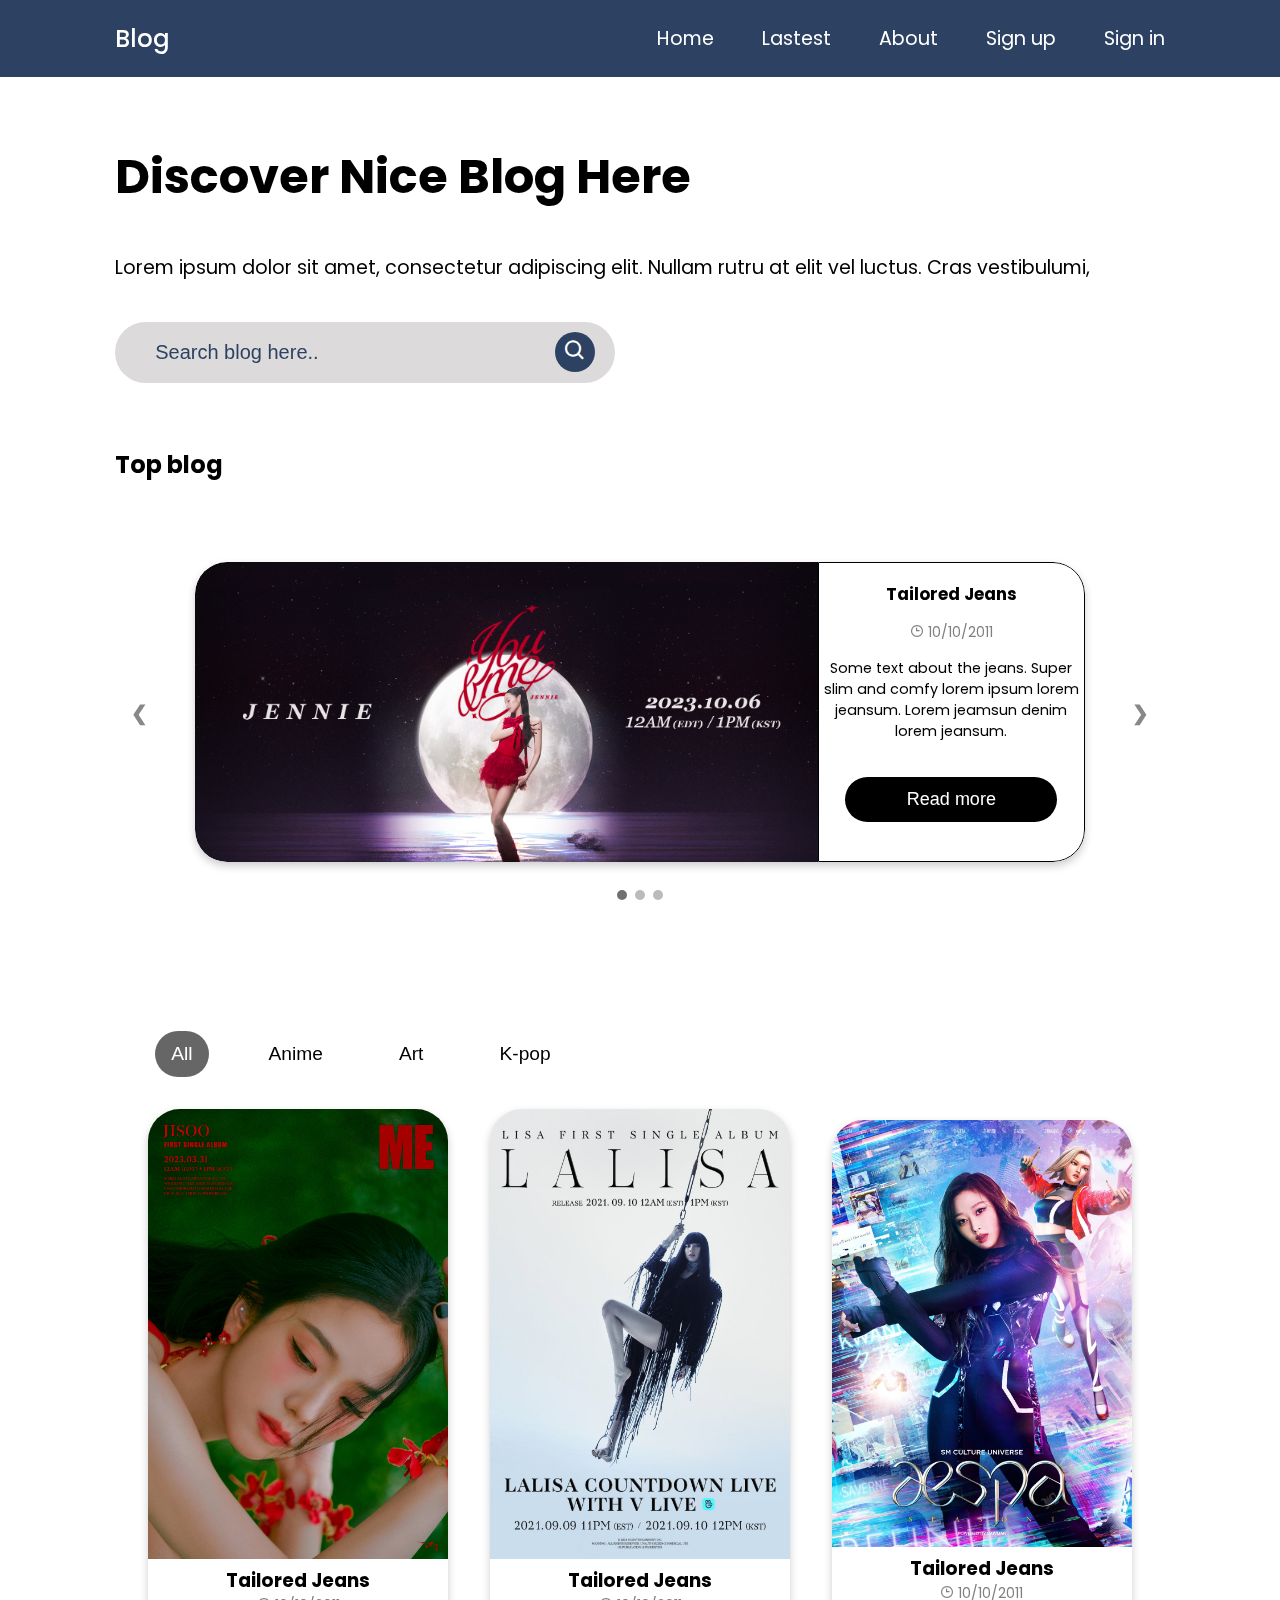
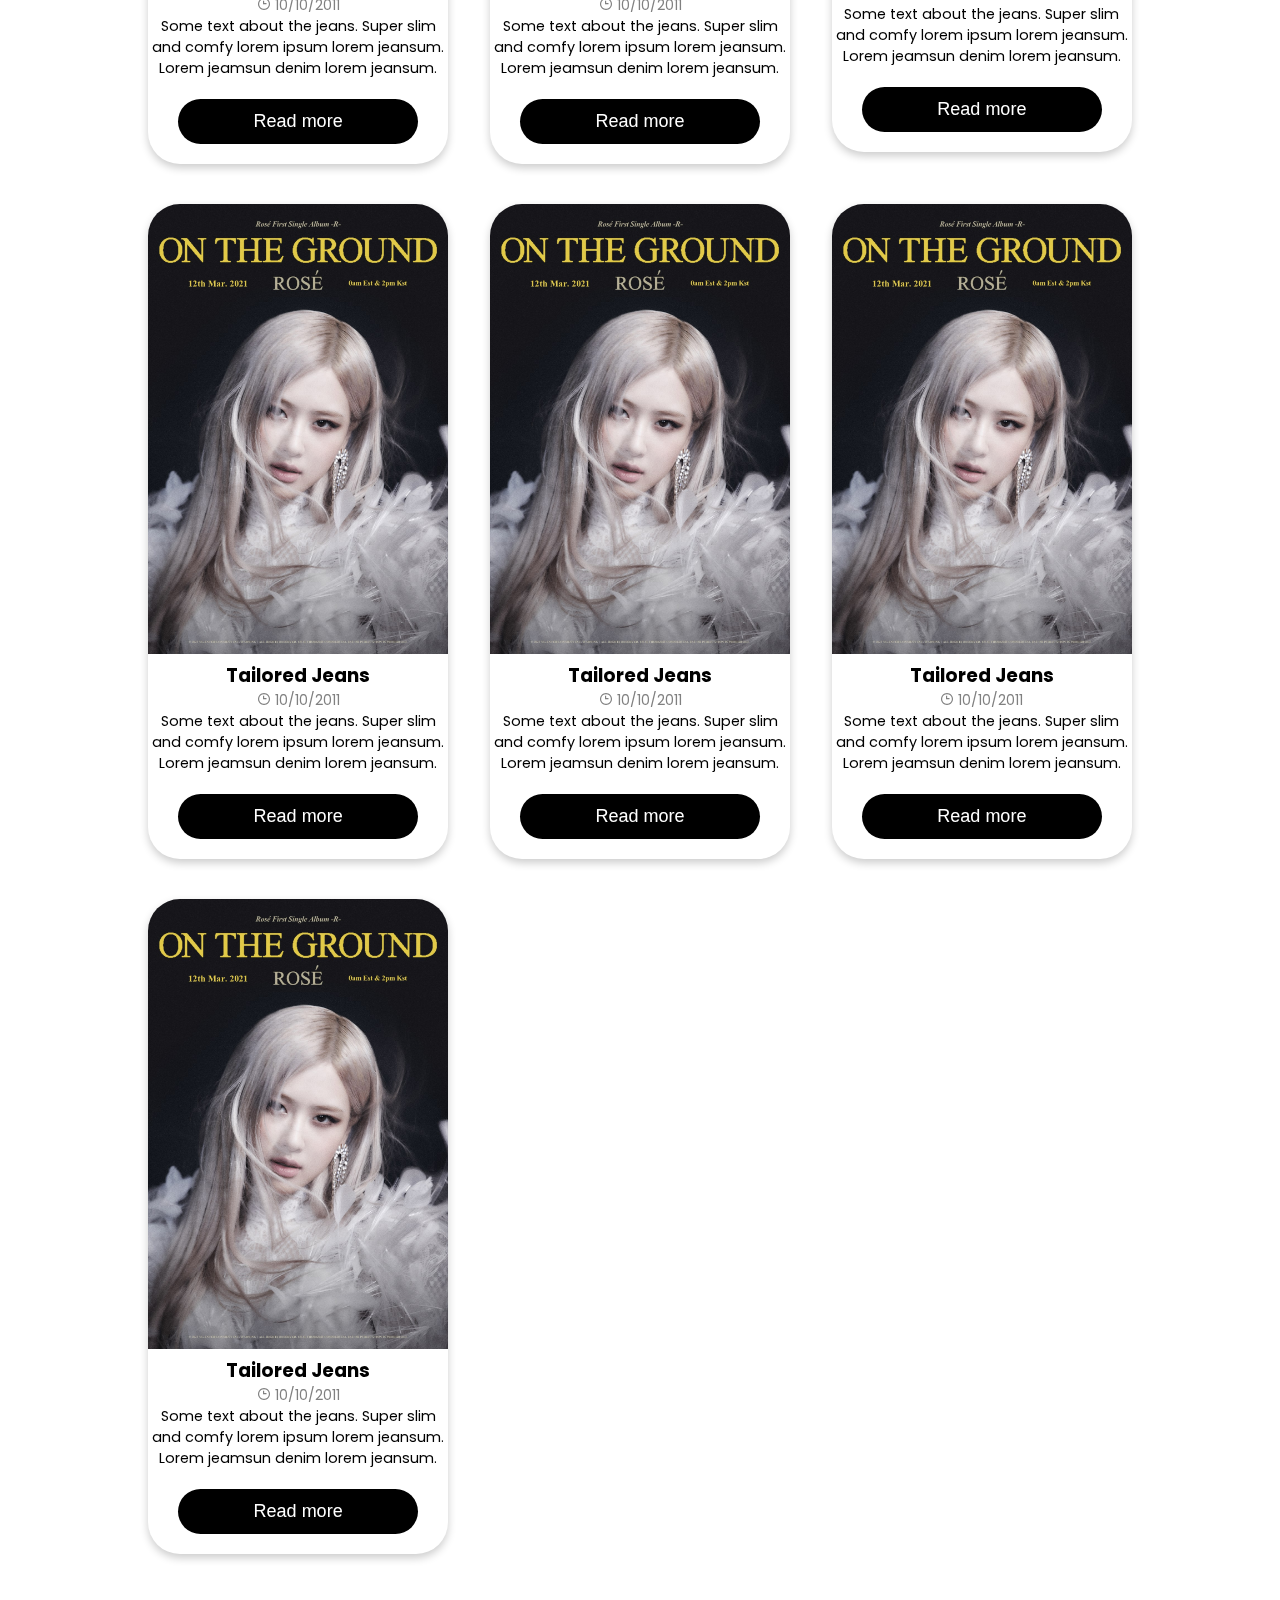
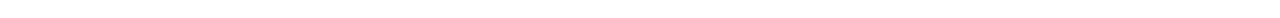
==== index.html @ f5bec40c "create index page" ====
<!DOCTYPE html>
<html lang="en">

<head>
    <meta charset="UTF-8">
    <meta name="viewport" content="width=device-width, initial-scale=1.0">
    <title>My Blog</title>

    <link rel="stylesheet" href="css/style.css">

    <!-- box icon -->
    <link href='https://unpkg.com/boxicons@2.1.4/css/boxicons.min.css' rel='stylesheet'>

    <link rel="stylesheet" href="https://cdnjs.cloudflare.com/ajax/libs/font-awesome/4.7.0/css/font-awesome.min.css">

</head>

<body>

    <!-- nav section style -->
    <nav>
        <div class="logo">
            <a href="#">Blog</a>
        </div>
        <ul class="menu" id="menu">
            <li><a href="#home">Home</a></li>
            <li><a href="#latest">Lastest</a></li>
            <li><a href="#about">About</a></li>
            <li><a href="">Sign up</a></li>
            <li><a href="">Sign in</a></li>
        </ul>

        <div class="hamburger-menu" onclick="toggleHam(this)">
            <div class="bar1"></div>
            <div class="bar2"></div>
            <div class="bar3"></div>
        </div>
    </nav>


    <section class="hero">
        <h1>Discover Nice Blog Here</h1>

        <div class="description">Lorem ipsum dolor sit amet, consectetur adipiscing elit. Nullam rutru
            at elit vel luctus. Cras vestibulumi,
        </div>


        <div class="search-box" id="search-box">
            <input type="text" placeholder="Search blog here.." name="q">
            <button type="submit"><i class='bx bx-search'></i></button>
        </div>

    </section>

    <section class="top-blog">
        <h2>Top blog</h2>
        <div class="slideshow-container">

            <div class="mySlides">
                <div class="blog-box">

                    <img src="img/janie-kpop.jpg" id="img-blog" class="img-topblog"alt="">
                   
                    <div class="description">
                        <h3>Tailored Jeans</h3>
                        <p class="date"><i class='bx bx-time'></i> 10/10/2011</p>
                       <p>Some text about the jeans. Super slim and comfy lorem ipsum lorem jeansum.
                        Lorem jeamsun denim lorem jeansum.</p>
                        <p><button>Read more</button></p>
                    </div>
                </div>
            </div>
            
            <div class="mySlides">
                <div class="blog-box">

                    <img src="img/twice.jpg" id="img-blog" class="img-topblog"alt="">
                   
                    <div class="description">
                        <h3>Tailored Jeans</h3>
                        <p class="date"><i class='bx bx-time'></i> 10/10/2011</p>
                       <p>Some text about the jeans. Super slim and comfy lorem ipsum lorem jeansum.
                        Lorem jeamsun denim lorem jeansum.</p>
                        <p><button>Read more</button></p>
                    </div>
                </div>
            </div>
            
            
            <div class="mySlides">
                <div class="blog-box">

                    <img src="img/janie-top.jpg" id="img-blog" class="img-topblog"alt="">
                   
                    <div class="description">
                        <h3>Tailored Jeans</h3>
                        <p class="date"><i class='bx bx-time'></i> 10/10/2011</p>
                       <p>Some text about the jeans. Super slim and comfy lorem ipsum lorem jeansum.
                        Lorem jeamsun denim lorem jeansum.</p>
                        <p><button>Read more</button></p>
                    </div>
                </div>
            </div>
            
            
            <a class="prev" onclick="plusSlides(-1)">❮</a>
            <a class="next" onclick="plusSlides(1)">❯</a>
            
            </div>
            
            <div class="dot-container">
              <span class="dot" onclick="currentSlide(1)"></span> 
              <span class="dot" onclick="currentSlide(2)"></span> 
              <span class="dot" onclick="currentSlide(3)"></span> 
            </div>
            
    </section>

    <section class="category">
        <div id="myBtnContainer">
            <button class="btn active" onclick="filterSelection('all')"> All</button>
            <button class="btn" onclick="filterSelection('anime')">Anime</button>
            <button class="btn" onclick="filterSelection('art')"> Art</button>
            <button class="btn" onclick="filterSelection('kpop')">K-pop</button>
        </div>

        <div class="blog">
            <div class="filter k-pop">
                <div class="card">
                    <img src="img/jisoo-kpop.jpg" alt="Denim Jeans" style="width:100%">
                    <h3>Tailored Jeans</h3>
                    <p class="date"><i class='bx bx-time'></i> 10/10/2011</p>
                    <p class="description">Some text about the jeans. Super slim and comfy lorem ipsum lorem jeansum.
                        Lorem jeamsun denim lorem jeansum.</p>
                    <p><button>Read more</button></p>
                </div>
            </div>
            <div class="filter kpop">
                <div class="card">
                    <img src="img/Lisa.jpg" alt="Denim Jeans" style="width:100%">
                    <h3>Tailored Jeans</h3>
                    <p class="date"><i class='bx bx-time'></i> 10/10/2011</p>
                    <p class="description">Some text about the jeans. Super slim and comfy lorem ipsum lorem jeansum.
                        Lorem jeamsun denim lorem jeansum.</p>
                    <p><button>Read more</button></p>
                </div>
            </div>
            <div class="filter kpop">
                <div class="card">
                    <img src="img/aespa-anime.jpg" alt="Denim Jeans" style="width:100%">
                    <h3>Tailored Jeans</h3>
                    <p class="date"><i class='bx bx-time'></i> 10/10/2011</p>
                    <p class="description">Some text about the jeans. Super slim and comfy lorem ipsum lorem jeansum.
                        Lorem jeamsun denim lorem jeansum.</p>
                    <p><button>Read more</button></p>
                </div>
            </div>

            <div class="filter anime">
                <div class="card">
                    <img src="img/rose.jpg" alt="Denim Jeans" style="width:100%">
                    <h3>Tailored Jeans</h3>
                    <p class="date"><i class='bx bx-time'></i> 10/10/2011</p>
                    <p class="description">Some text about the jeans. Super slim and comfy lorem ipsum lorem jeansum.
                        Lorem jeamsun denim lorem jeansum.</p>
                    <p><button>Read more</button></p>
                </div>
            </div>

            <div class="filter anime">
                <div class="card">
                    <img src="img/rose.jpg" alt="Denim Jeans" style="width:100%">
                    <h3>Tailored Jeans</h3>
                    <p class="date"><i class='bx bx-time'></i> 10/10/2011</p>
                    <p class="description">Some text about the jeans. Super slim and comfy lorem ipsum lorem jeansum.
                        Lorem jeamsun denim lorem jeansum.</p>
                    <p><button>Read more</button></p>
                </div>
            </div>

            <div class="filter art">
                <div class="card">
                    <img src="img/rose.jpg" alt="Denim Jeans" style="width:100%">
                    <h3>Tailored Jeans</h3>
                    <p class="date"><i class='bx bx-time'></i> 10/10/2011</p>
                    <p class="description">Some text about the jeans. Super slim and comfy lorem ipsum lorem jeansum.
                        Lorem jeamsun denim lorem jeansum.</p>
                    <p><button>Read more</button></p>
                </div>
            </div>

            <div class="filter art">
                <div class="card">
                    <img src="img/rose.jpg" alt="Denim Jeans" style="width:100%">
                    <h3>Tailored Jeans</h3>
                    <p class="date"><i class='bx bx-time'></i> 10/10/2011</p>
                    <p class="description">Some text about the jeans. Super slim and comfy lorem ipsum lorem jeansum.
                        Lorem jeamsun denim lorem jeansum.</p>
                    <p><button>Read more</button></p>
                </div>
            </div>
        </div>
    </section>

    <script src="script.js"></script>
</body>

</html>
---- css/style.css ----
@import url('https://fonts.googleapis.com/css2?family=Poppins:wght@400;500;700;900&display=swap');
* {
    margin: 0;
    padding: 0;
    box-sizing: border-box;
    border: none;
    outline: none;
}

:root {
    --main-color: #2D4262;
    --text-menu-color: #fff;
}

body {
    font-family: 'Poppins', sans-serif;
}

section {
    padding: 2rem 9%;
}


nav {
    display: flex;
    justify-content: space-between;
    align-items: center;
    padding: 1.3rem 9%;
    background: var(--main-color);
    position: relative;
}

.logo a{
 text-decoration: none;
 color:var(--text-menu-color);
 font-weight: 500;
 font-size: 1.5rem;
}

.menu {
    display: flex;
    list-style: none;
}

.menu li {
    margin-left: 3rem;
}

.menu li a {
    text-decoration: none;
    color: var(--text-menu-color);
    font-size: 1.2rem;
}

/* hamburger menu css */
.hamburger-menu {
    display: inline-block;
    cursor: pointer;
    position: absolute;
    right: 2rem;
  }
  
  .bar1, .bar2, .bar3 {
    width: 35px;
    height: 5px;
    background-color: var(--text-menu-color);
    margin: 6px 0;
    transition: 0.4s;
  }
  
  /* Rotate first bar */
  .change .bar1 {
    transform: translate(0, 11px) rotate(-45deg);
  }
  
  /* Fade out the second bar */
  .change .bar2 {opacity: 0;}
  
  /* Rotate last bar */
  .change .bar3 {
    transform: translate(0, -11px) rotate(45deg);
  }

  h1 {
    margin: 2rem 0;
    font-size: 3rem;
  }

  

  .hero .description {
    margin: 2.5rem 0;
    font-size: 1.2rem;
  }

  .search-box {
    width: 100%;
    max-width: 500px;
    background: rgba(78, 71, 71, 0.2);
    /* background: greenyellow; */
    display: flex;
    justify-content: start;
    margin-top: 1rem;
    border-radius: 60px;
    padding: 10px 20px;
    backdrop-filter: blur(4px) saturate(180%);
  }

  .search-box input {
    background: transparent;
    flex: 1;
    padding: 9px 20px;
    font-size: 20px;
    color: var(--main-color);
  }

  ::placeholder {
    color: var(--main-color);
  }

  .search-box button i{
    font-size: 1.5rem;
    color: var(--text-menu-color);
  }

  .search-box button {
   border-radius: 50%;
   width: 2.5rem;
   height: 2.5rem;
   background: var(--main-color);
   cursor: pointer;
  }

  .btn {
 
    margin-top: 2.5rem;
    transition: 0.3s;
    margin-left: 2.5rem;
    border-radius: 2rem;
    font-size: 1.2rem;
    background-color: white;
    cursor: pointer;
  }
  
  .btn:hover {
    background-color: #ddd;
  }
  
  .btn.active {
    background-color: #666;
    color: white;
  }

  .blog {
    display: grid;
    grid-template-columns: repeat(3, 1fr);
    align-items: center;
    gap: 2.5rem;
    margin: 2rem 2rem;

  }

  .card {
    box-shadow: 0 4px 8px 0 rgba(0, 0, 0, 0.2);
    max-width: 300px;
    margin: auto;
    text-align: center;
    border-radius: 2rem;
   
  }

  .card img {
    border-radius: 2rem 2rem 0 0 ;
  }
  
  .date {
    color: grey;
    font-size: 0.875rem;
  }
  .description {
    font-size: 0.9rem;
  }
  
  .card button , .blog-box button{

    padding: 12px;
    color: white;
    background-color: #000;
    text-align: center;
    cursor: pointer;
    width: 80%;
    border-radius: 32px;
    font-size: 18px;
    margin: 20px 0;
  }
  
  .card button:hover ,.blog-box button:hover {
    opacity: 0.7;
  }


  .filter {
    display: none; 
  }
  
 
  .show {
    display: block;
  }

  .btn {
  
    padding: 12px 16px;
    background-color: white;
    cursor: pointer;
  }
  
  .btn:hover {
    background-color: #ddd;
  }
  
  .btn.active {
    background-color: #666;
    color: white;
  }

  
/* Slideshow container */
.slideshow-container {
  position: relative;
}

/* Slides */
.mySlides {
  display: none;
  margin: 80px  80px  0px 80px ; 
  text-align: center;
}

/* Next & previous buttons */
.prev, .next {
  cursor: pointer;
  position: absolute;
  top: 50%;
  width: auto;
  margin-top: -30px;
  padding: 16px;
  color: #888;
  font-weight: bold;
  font-size: 20px;
  
  user-select: none;
}

/* Position the "next button" to the right */
.next {
  position: absolute;
  right: 0;

}

/* On hover, add a black background color with a little bit see-through */
.prev:hover, .next:hover {
  background-color: rgba(0,0,0,0.8);
  color: white;
 
}

/* The dot/bullet/indicator container */
.dot-container {
    text-align: center;
    padding: 20px;
}

/* The dots/bullets/indicators */
.dot {
  cursor: pointer;
  height: 10px;
  width: 10px;
  margin: 0 2px;
  background-color: #bbb;
  border-radius: 50%;
  display: inline-block;
  transition: background-color 0.6s ease;
}

/* Add a background color to the active dot/circle */
.active, .dot:hover {
  background-color: #717171;
}

/* Add an italic font style to all quotes */
q {font-style: italic;}

/* Add a blue color to the author */
.author {color: cornflowerblue;}


.blog-box {
  max-width: 1120px;
  height: 300px;
  overflow: hidden;
  /* display: flex; */
  position: relative;
  border-radius: 2rem;
  box-shadow: 0 4px 8px 0 rgba(0, 0, 0, 0.2);
}



.img-topblog{
  object-fit: cover;
  position: absolute;
  height: 100%;
  width: 70%;
  background-color: orange;
  left: 0;
  top: 0;
  border-radius: 2rem 0 0 2rem ;
}


.blog-box .description {
  height: 100%;
  width: 30%;
  position: absolute;
  /* background-color: orange; */
  right: 0;
  top: 0;
  display: flex;
  flex-direction: column;
  justify-content: center;
  text-align: center;
  row-gap: 15px;
  border: 1px solid black;
  border-radius: 0 2rem 2rem 0  ;
}



/* responsive  */

@media (max-width: 1300px) {

}

@media (max-width: 1120px) {

}
@media (min-width: 992px) { 
    .hamburger-menu {
        display: none;
    }
}
@media (max-width: 992px) {
    
    nav {
        padding: 1.3rem 5%;
        height: auto;
        flex-direction: column;
        align-items: flex-start;
    }

    .menu {
        display: none;
    }

    .menu {
        width: 100%;
    }

    .menu li {
        margin: rem 0;
        padding: 1rem 0.5rem;
        transition: 0.3s;
    }

    .menu li:hover {
        background-color: greenyellow;
    }

    .menu-active {
        display: block;
      }

      .blog {
        grid-template-columns: repeat(2, 1fr);
      }
    

}

@media (max-width: 720px) {
 
}

@media (max-width: 567px) {
    .blog {
        grid-template-columns: repeat(1, 1fr);
      }

}

@media (max-width: 480px) {

}

@media (max-width: 420px) {

}

@media (max-width: 376px) {

}

@media (min-width: 376px) {

}
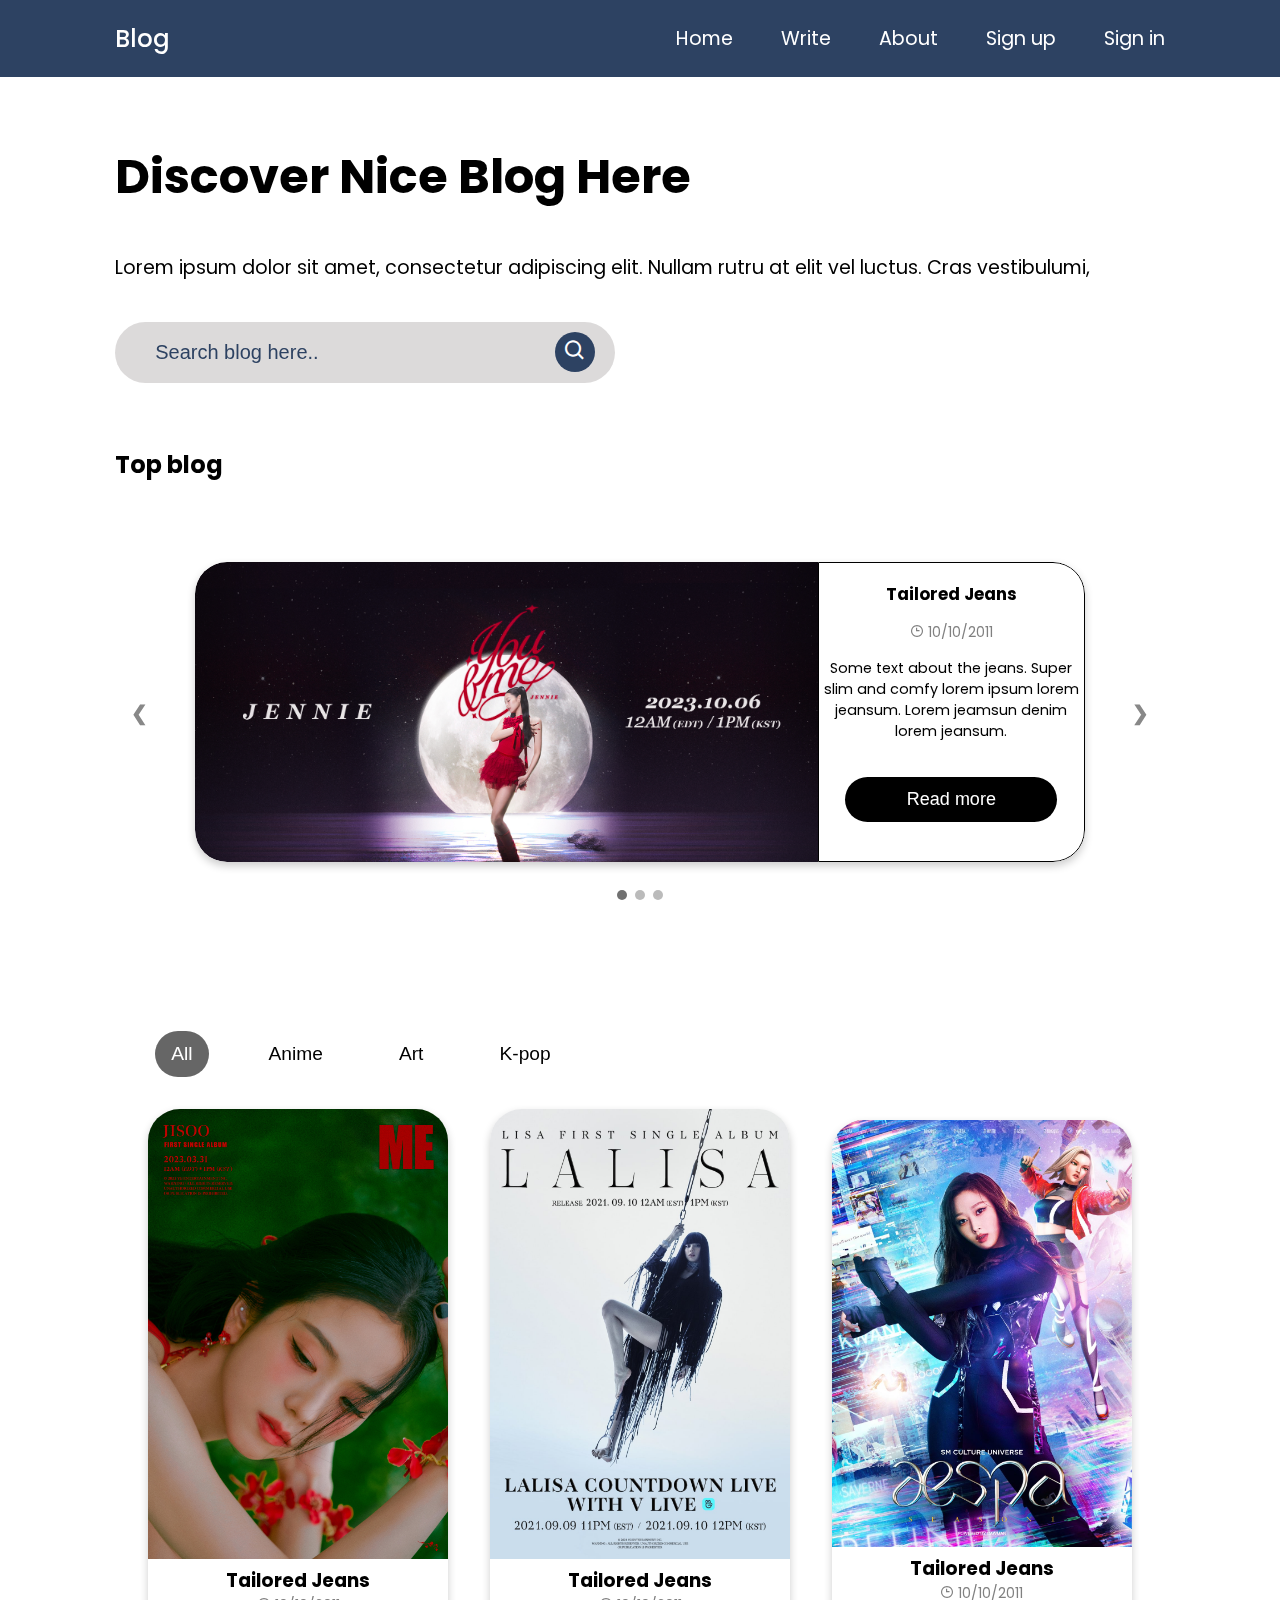
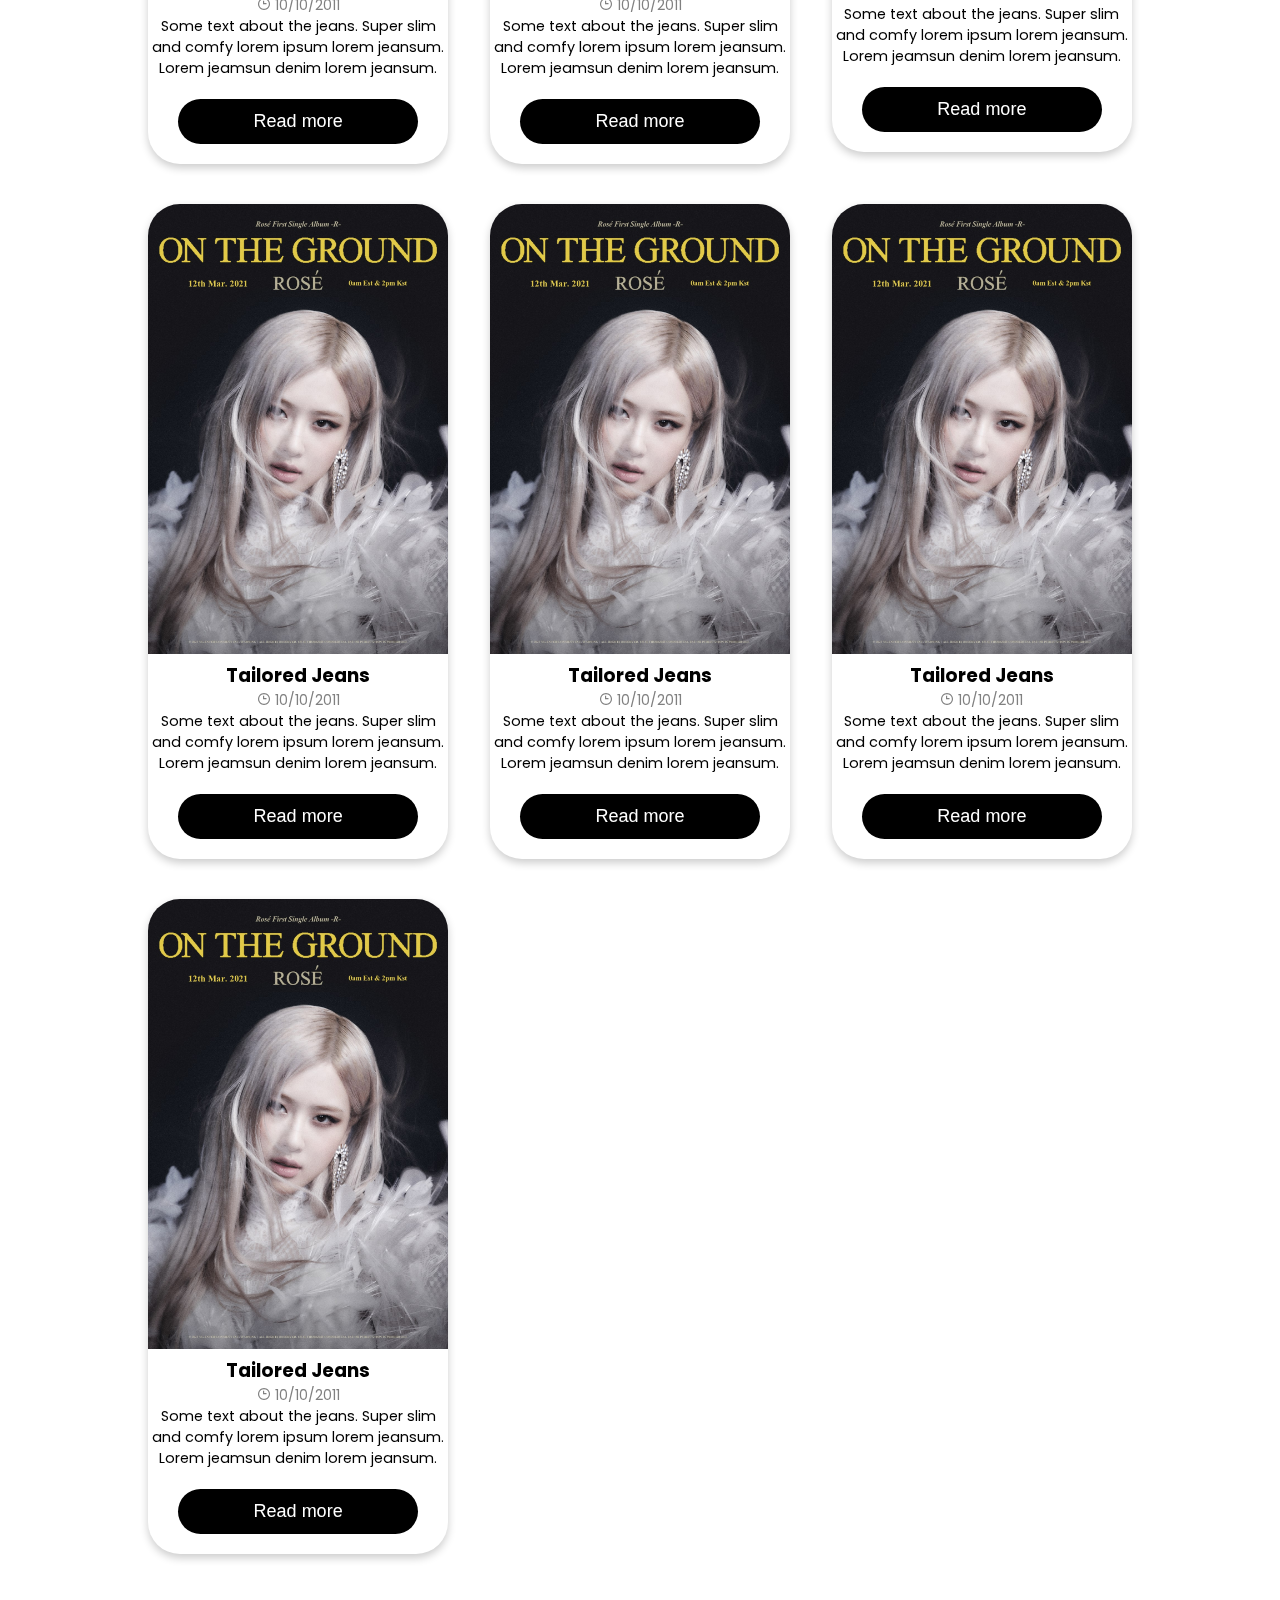
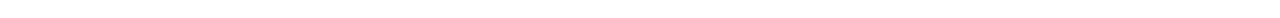
==== commit 4ce4c59e: "crate write page" ====
--- a/index.html
+++ b/index.html
@@ -23,9 +23,9 @@
             <a href="#">Blog</a>
         </div>
         <ul class="menu" id="menu">
-            <li><a href="#home">Home</a></li>
-            <li><a href="#latest">Lastest</a></li>
-            <li><a href="#about">About</a></li>
+            <li><a href="index.html">Home</a></li>
+            <li><a href="write.html">Write</a></li>
+            <li><a href="">About</a></li>
             <li><a href="">Sign up</a></li>
             <li><a href="">Sign in</a></li>
         </ul>
--- a/css/style.css
+++ b/css/style.css
@@ -333,8 +333,63 @@
   text-align: center;
   row-gap: 15px;
   border: 1px solid black;
-  border-radius: 0 2rem 2rem 0  ;
-}
+  border-radius: 0 2rem 2rem 0;
+}
+
+
+.picture-blog {
+  display: flex;
+  justify-content: center;
+  flex-direction: column;
+  align-items: center;
+}
+
+ .picture-blog input[type=text], .picture-blog select, .picture-blog form textarea  {
+  width: 100%;
+  padding: 1rem;
+  font-size: 1rem;
+  border: 1px solid #ccc;
+  border-radius: 4px;
+  box-sizing: border-box;
+  resize: vertical;
+  border-radius: .8rem;
+  margin: .7rem 0;
+  font-family: 'Poppins', sans-serif;
+
+}
+
+.picture-blog form textarea {
+  resize: none;
+
+}
+
+
+
+input[type=submit] {
+    background-color: #04AA6D;
+    color: white;
+    cursor: pointer;
+    padding: 12px;
+    text-align: center;
+    cursor: pointer;
+   
+    border-radius: 32px;
+    font-size: 18px;
+    margin: 20px 0;
+    float: right;
+}
+
+input[type=submit]:hover {
+  background-color: #45a049;
+}
+
+.container {
+  border-radius: 5px;
+  background-color: #f2f2f2;
+  padding: 20px;
+}
+
+
 
 
 
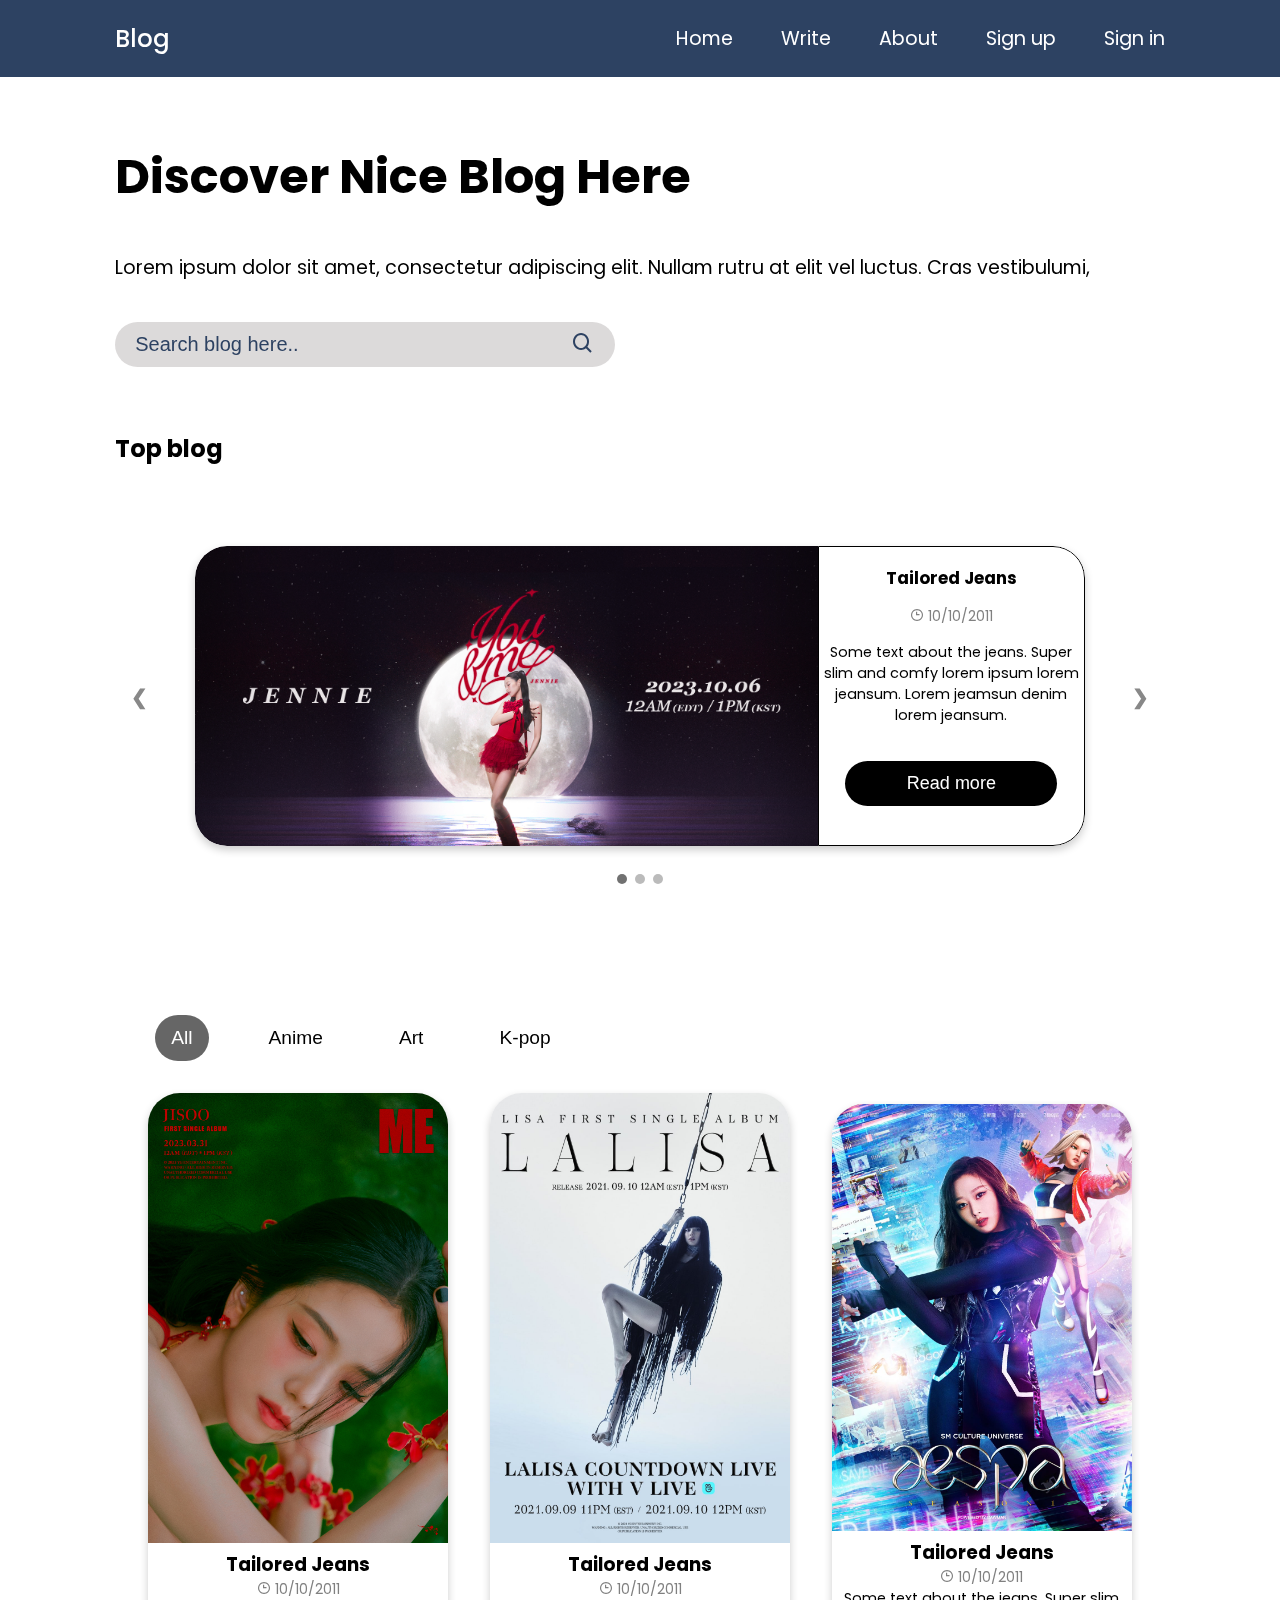
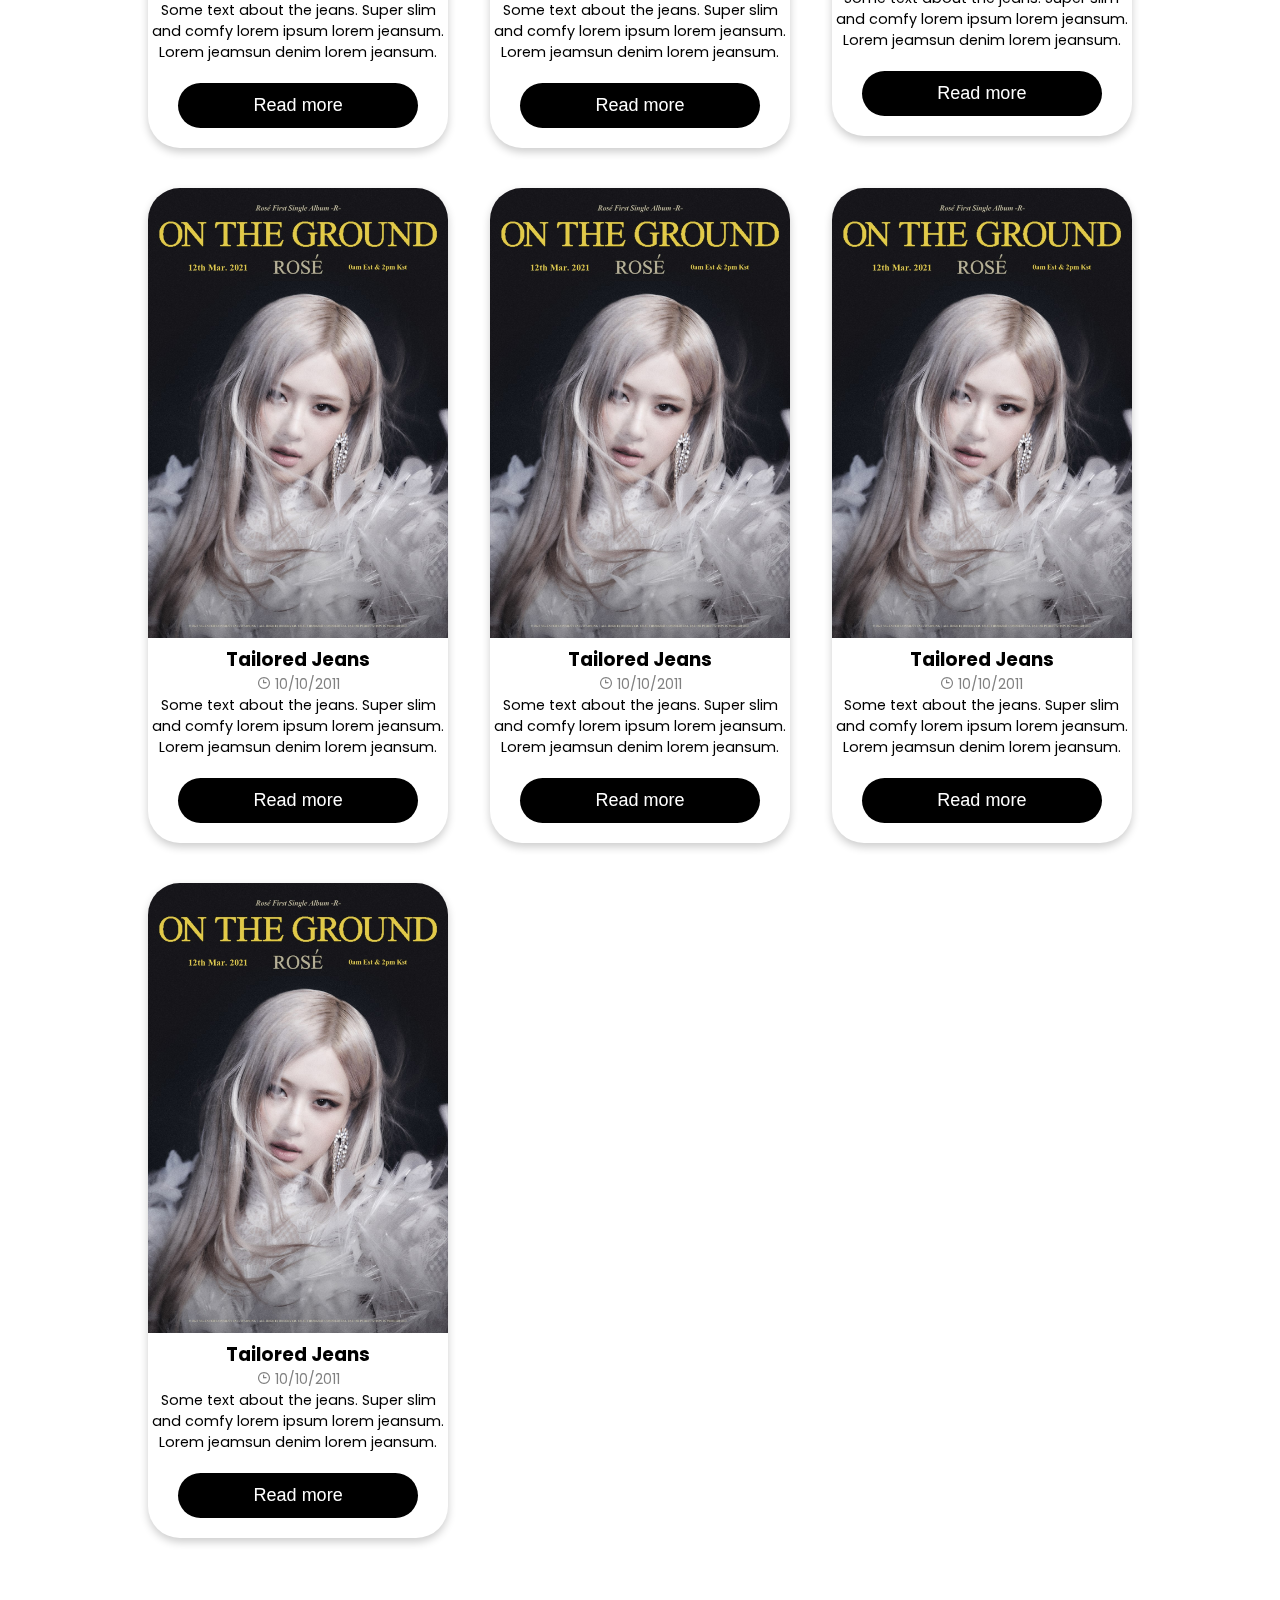
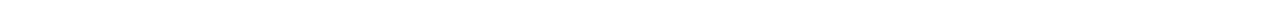
==== commit dab82ece: "create about me page" ====
--- a/index.html
+++ b/index.html
@@ -20,12 +20,12 @@
     <!-- nav section style -->
     <nav>
         <div class="logo">
-            <a href="#">Blog</a>
+            <a href="index.html">Blog</a>
         </div>
         <ul class="menu" id="menu">
             <li><a href="index.html">Home</a></li>
             <li><a href="write.html">Write</a></li>
-            <li><a href="">About</a></li>
+            <li><a href="about.html">About</a></li>
             <li><a href="">Sign up</a></li>
             <li><a href="">Sign in</a></li>
         </ul>
--- a/css/style.css
+++ b/css/style.css
@@ -99,7 +99,7 @@
     background: rgba(78, 71, 71, 0.2);
     /* background: greenyellow; */
     display: flex;
-    justify-content: start;
+    justify-content: space-between;
     margin-top: 1rem;
     border-radius: 60px;
     padding: 10px 20px;
@@ -109,7 +109,7 @@
   .search-box input {
     background: transparent;
     flex: 1;
-    padding: 9px 20px;
+    /* padding: 9px 20px; */
     font-size: 20px;
     color: var(--main-color);
   }
@@ -120,15 +120,13 @@
 
   .search-box button i{
     font-size: 1.5rem;
-    color: var(--text-menu-color);
+    color: var(--main-color);
   }
 
   .search-box button {
-   border-radius: 50%;
-   width: 2.5rem;
-   height: 2.5rem;
-   background: var(--main-color);
+   background: transparent;
    cursor: pointer;
+ 
   }
 
   .btn {
@@ -181,7 +179,7 @@
     font-size: 0.9rem;
   }
   
-  .card button , .blog-box button{
+  .card button , .blog-box button , .profile button{
 
     padding: 12px;
     color: white;
@@ -194,7 +192,7 @@
     margin: 20px 0;
   }
   
-  .card button:hover ,.blog-box button:hover {
+  .card button:hover ,.blog-box button:hover , .profile button:hover {
     opacity: 0.7;
   }
 
@@ -300,7 +298,6 @@
   max-width: 1120px;
   height: 300px;
   overflow: hidden;
-  /* display: flex; */
   position: relative;
   border-radius: 2rem;
   box-shadow: 0 4px 8px 0 rgba(0, 0, 0, 0.2);
@@ -389,6 +386,48 @@
   padding: 20px;
 }
 
+.about-me {
+  width: 100%;
+  display: grid;
+  align-items: center;
+  overflow-x: hidden;
+
+}
+ 
+.priflie-box {
+  display: grid;
+  grid-template-columns: repeat(2 , 1fr);
+  justify-items: center;
+
+
+}
+
+.priflie-box img {
+  width: 300px;
+  border-radius: 50%;  
+  
+}
+.priflie-box .profile {
+  padding: 2rem;
+}
+
+.priflie-box .data{
+  margin-bottom: 0.7rem;
+  padding: 0.5rem 5rem 0.5rem 2rem;
+  border: 1px solid var(--main-color);
+  border-radius: 1rem;
+}
+
+.edit {
+ display: grid;
+ justify-items: center;
+} 
+
+.my-blog {
+  overflow-x: hidden;
+  margin-top: 2rem;
+}
+
 
 
 
@@ -408,10 +447,22 @@
     }
 }
 @media (max-width: 992px) {
+ 
+  h1 {
+    font-size: 1.5rem;
+  
+  }
+
+  .hero {
+    overflow-x: hidden;
+  }
+
+  .top-blog {
+    overflow-x: hidden;
+  }
     
     nav {
-        padding: 1.3rem 5%;
-        height: auto;
+       width: 100%;
         flex-direction: column;
         align-items: flex-start;
     }
@@ -431,7 +482,8 @@
     }
 
     .menu li:hover {
-        background-color: greenyellow;
+        background-color: rgba(255, 255, 255, 0.205);
+
     }
 
     .menu-active {
@@ -441,11 +493,41 @@
       .blog {
         grid-template-columns: repeat(2, 1fr);
       }
+
+      .blog-box {
+        display: grid;
+        grid-template-columns: 1fr;
+        height: auto;
+        /* border-radius: 2rem ; */
+        
+      }
+
+      .blog-box .description {
+        position: relative;
+        width: 100%;
+        border-radius: 0 0 2rem  2rem;
+      }
+
+      .img-topblog {
+        position: relative;
+        width: 100%;
+        border-radius: 0 0 0 0 ;
+  
+      }
+
+      
     
 
 }
 
 @media (max-width: 720px) {
+   
+  .priflie-box {
+    grid-template-columns: repeat(1 , 1fr);
+    
+  }
+  
+ 
  
 }
 
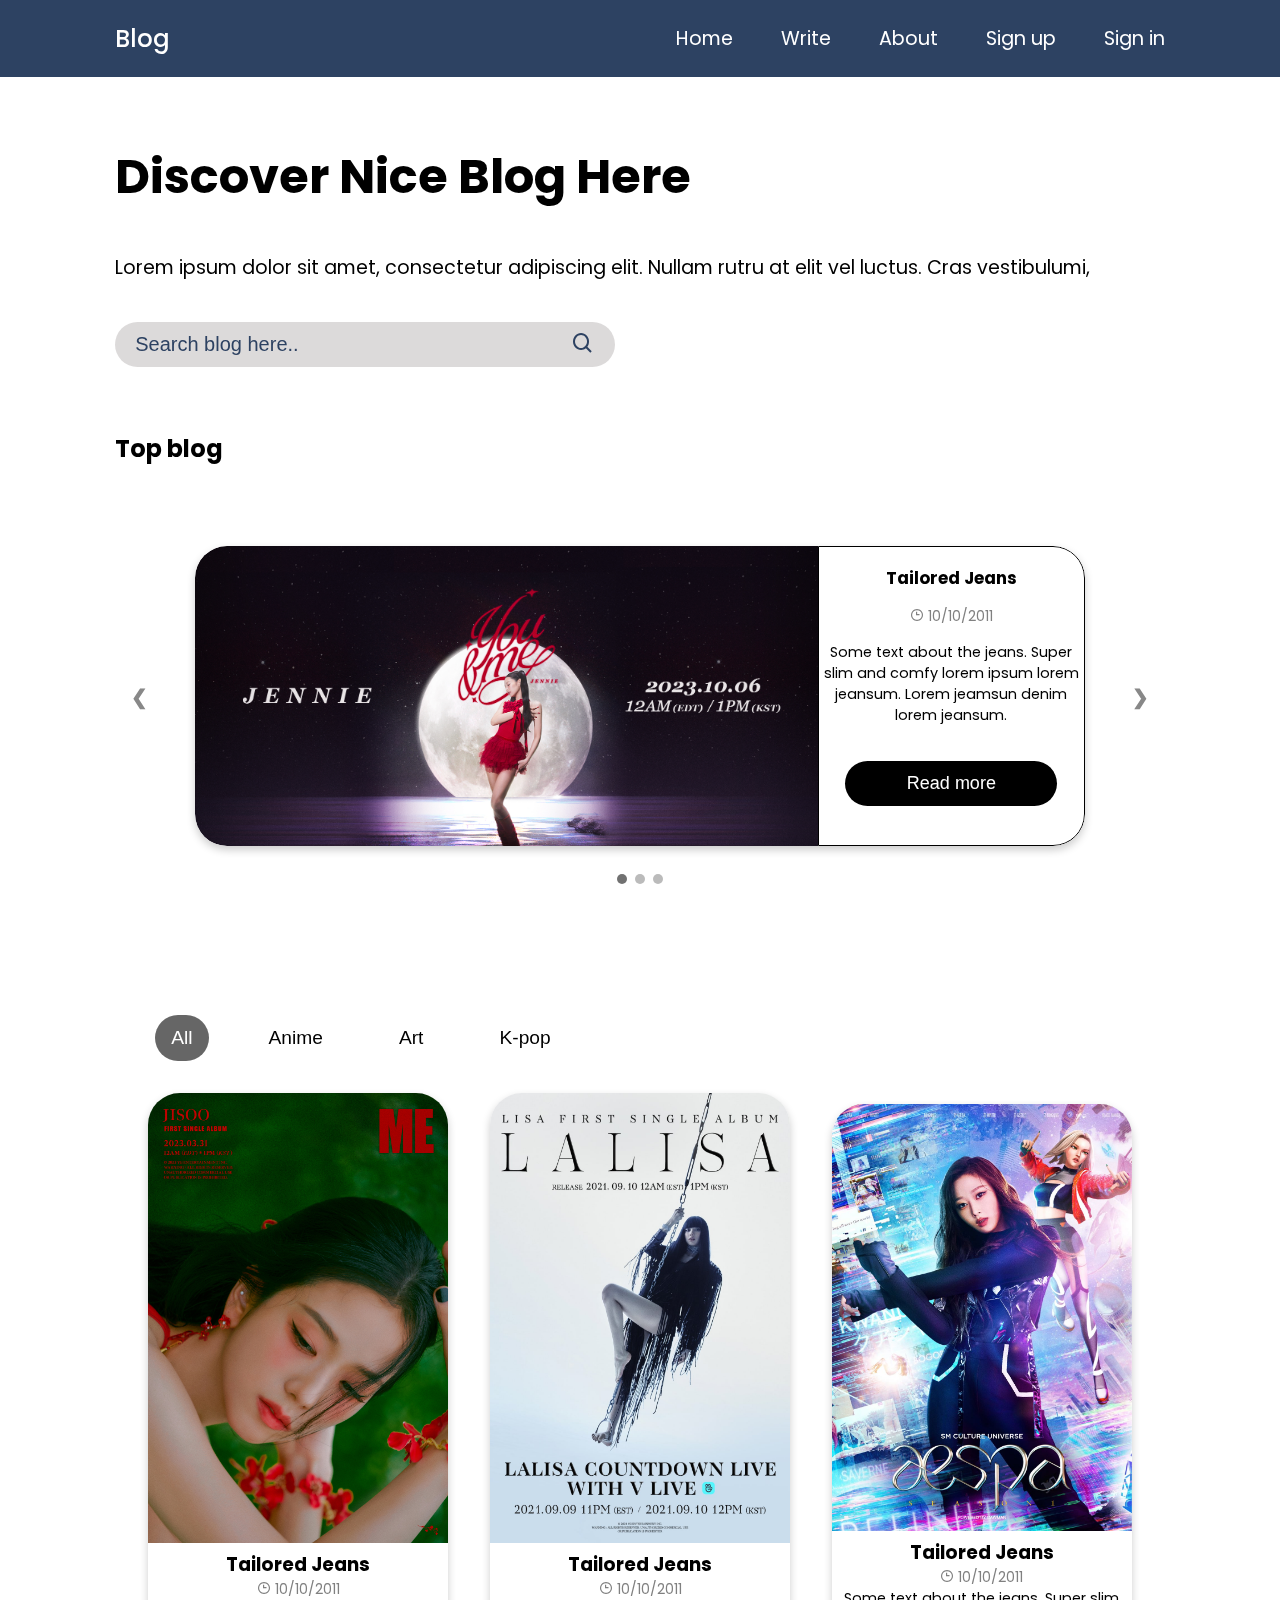
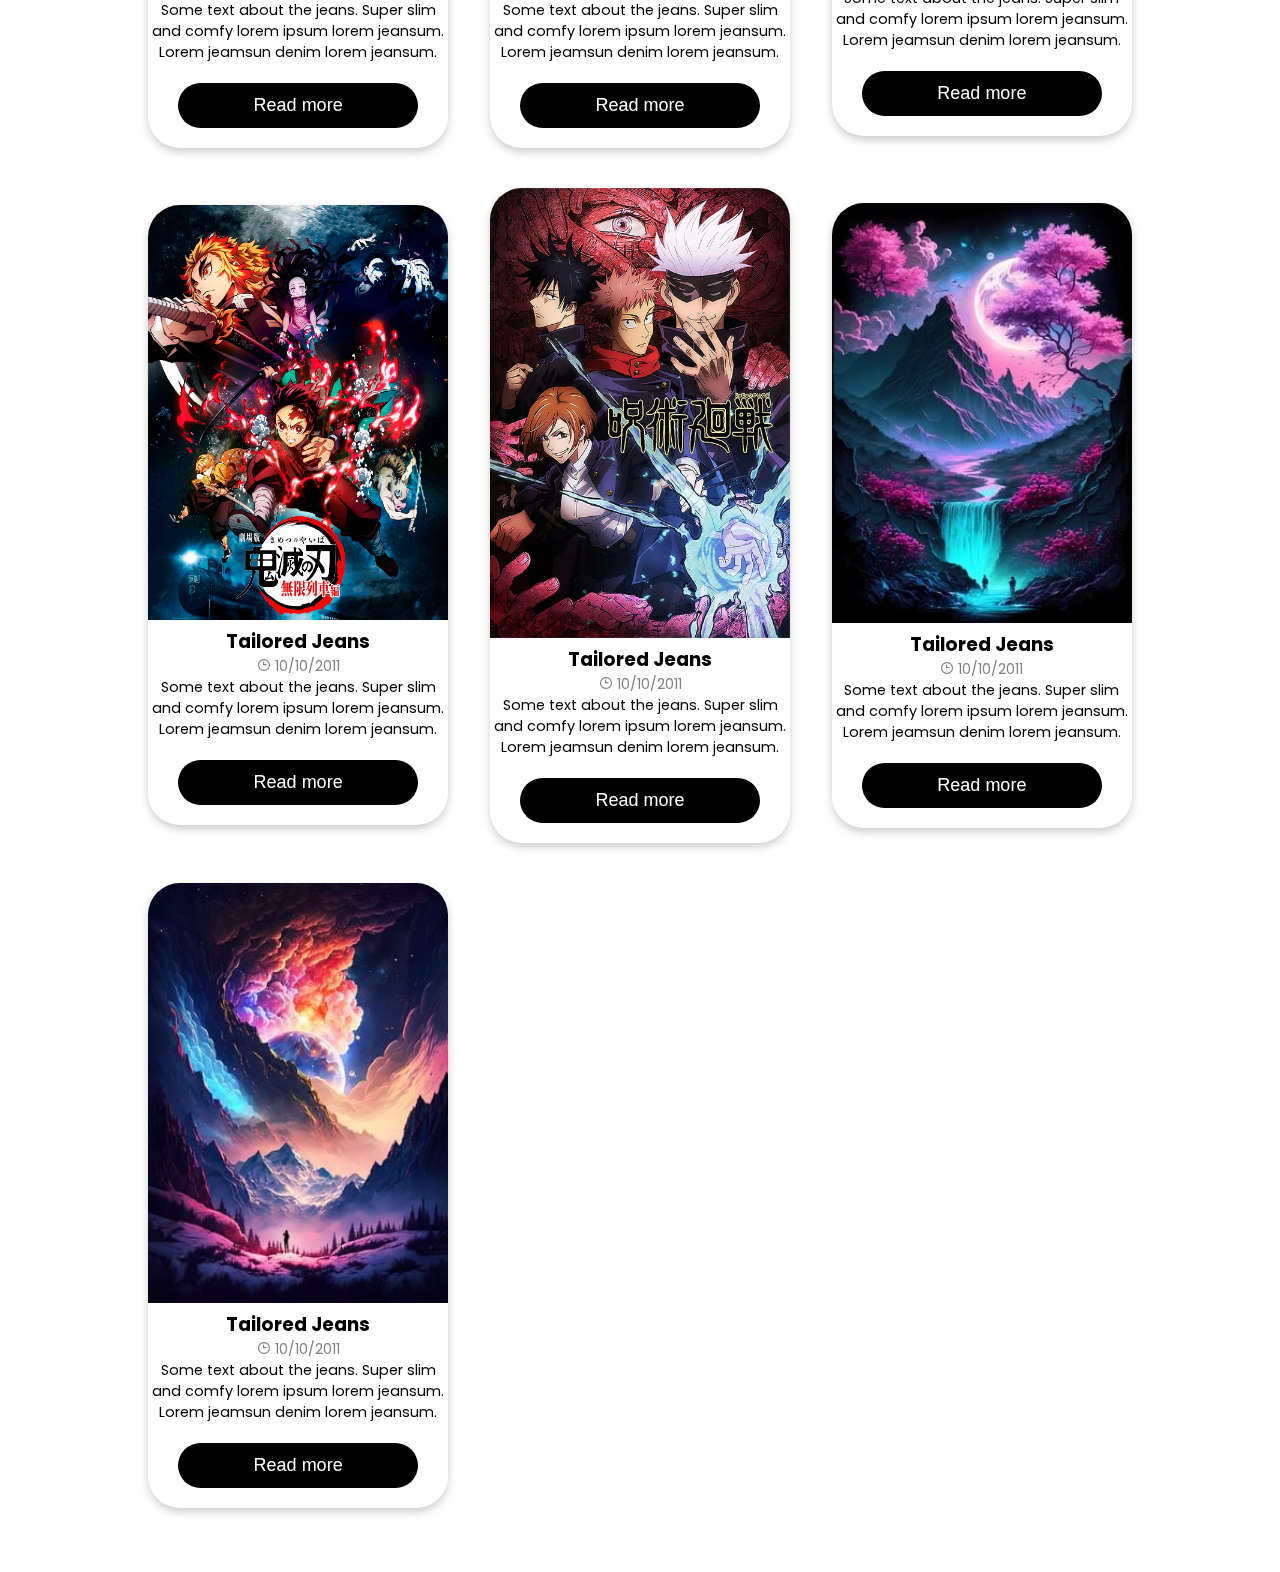
==== commit b3806834: "create blog detail" ====
--- a/index.html
+++ b/index.html
@@ -67,7 +67,7 @@
                         <p class="date"><i class='bx bx-time'></i> 10/10/2011</p>
                        <p>Some text about the jeans. Super slim and comfy lorem ipsum lorem jeansum.
                         Lorem jeamsun denim lorem jeansum.</p>
-                        <p><button>Read more</button></p>
+                        <a href="blog-detail.html"><button>Read more</button></a>
                     </div>
                 </div>
             </div>
@@ -82,7 +82,7 @@
                         <p class="date"><i class='bx bx-time'></i> 10/10/2011</p>
                        <p>Some text about the jeans. Super slim and comfy lorem ipsum lorem jeansum.
                         Lorem jeamsun denim lorem jeansum.</p>
-                        <p><button>Read more</button></p>
+                        <a href="blog-detail.html"><button>Read more</button></a>
                     </div>
                 </div>
             </div>
@@ -98,7 +98,7 @@
                         <p class="date"><i class='bx bx-time'></i> 10/10/2011</p>
                        <p>Some text about the jeans. Super slim and comfy lorem ipsum lorem jeansum.
                         Lorem jeamsun denim lorem jeansum.</p>
-                        <p><button>Read more</button></p>
+                        <a href="blog-detail.html"><button>Read more</button></a>
                     </div>
                 </div>
             </div>
@@ -126,14 +126,14 @@
         </div>
 
         <div class="blog">
-            <div class="filter k-pop">
+            <div class="filter kpop">
                 <div class="card">
                     <img src="img/jisoo-kpop.jpg" alt="Denim Jeans" style="width:100%">
                     <h3>Tailored Jeans</h3>
                     <p class="date"><i class='bx bx-time'></i> 10/10/2011</p>
                     <p class="description">Some text about the jeans. Super slim and comfy lorem ipsum lorem jeansum.
                         Lorem jeamsun denim lorem jeansum.</p>
-                    <p><button>Read more</button></p>
+                    <a href="blog-detail.html"><button>Read more</button></a>
                 </div>
             </div>
             <div class="filter kpop">
@@ -143,7 +143,7 @@
                     <p class="date"><i class='bx bx-time'></i> 10/10/2011</p>
                     <p class="description">Some text about the jeans. Super slim and comfy lorem ipsum lorem jeansum.
                         Lorem jeamsun denim lorem jeansum.</p>
-                    <p><button>Read more</button></p>
+                        <a href="blog-detail.html"><button>Read more</button></a>
                 </div>
             </div>
             <div class="filter kpop">
@@ -153,51 +153,51 @@
                     <p class="date"><i class='bx bx-time'></i> 10/10/2011</p>
                     <p class="description">Some text about the jeans. Super slim and comfy lorem ipsum lorem jeansum.
                         Lorem jeamsun denim lorem jeansum.</p>
-                    <p><button>Read more</button></p>
+                        <a href="blog-detail.html"><button>Read more</button></a>
                 </div>
             </div>
 
             <div class="filter anime">
                 <div class="card">
-                    <img src="img/rose.jpg" alt="Denim Jeans" style="width:100%">
-                    <h3>Tailored Jeans</h3>
-                    <p class="date"><i class='bx bx-time'></i> 10/10/2011</p>
-                    <p class="description">Some text about the jeans. Super slim and comfy lorem ipsum lorem jeansum.
-                        Lorem jeamsun denim lorem jeansum.</p>
-                    <p><button>Read more</button></p>
+                    <img src="img/anime-1.png" alt="Denim Jeans" style="width:100%">
+                    <h3>Tailored Jeans</h3>
+                    <p class="date"><i class='bx bx-time'></i> 10/10/2011</p>
+                    <p class="description">Some text about the jeans. Super slim and comfy lorem ipsum lorem jeansum.
+                        Lorem jeamsun denim lorem jeansum.</p>
+                        <a href="blog-detail.html"><button>Read more</button></a>
                 </div>
             </div>
 
             <div class="filter anime">
                 <div class="card">
-                    <img src="img/rose.jpg" alt="Denim Jeans" style="width:100%">
-                    <h3>Tailored Jeans</h3>
-                    <p class="date"><i class='bx bx-time'></i> 10/10/2011</p>
-                    <p class="description">Some text about the jeans. Super slim and comfy lorem ipsum lorem jeansum.
-                        Lorem jeamsun denim lorem jeansum.</p>
-                    <p><button>Read more</button></p>
+                    <img src="img/anime-2.jpg" alt="Denim Jeans" style="width:100%">
+                    <h3>Tailored Jeans</h3>
+                    <p class="date"><i class='bx bx-time'></i> 10/10/2011</p>
+                    <p class="description">Some text about the jeans. Super slim and comfy lorem ipsum lorem jeansum.
+                        Lorem jeamsun denim lorem jeansum.</p>
+                        <a href="blog-detail.html"><button>Read more</button></a>
                 </div>
             </div>
 
             <div class="filter art">
                 <div class="card">
-                    <img src="img/rose.jpg" alt="Denim Jeans" style="width:100%">
-                    <h3>Tailored Jeans</h3>
-                    <p class="date"><i class='bx bx-time'></i> 10/10/2011</p>
-                    <p class="description">Some text about the jeans. Super slim and comfy lorem ipsum lorem jeansum.
-                        Lorem jeamsun denim lorem jeansum.</p>
-                    <p><button>Read more</button></p>
+                    <img src="img/art-1.jpg" alt="Denim Jeans" style="width:100%">
+                    <h3>Tailored Jeans</h3>
+                    <p class="date"><i class='bx bx-time'></i> 10/10/2011</p>
+                    <p class="description">Some text about the jeans. Super slim and comfy lorem ipsum lorem jeansum.
+                        Lorem jeamsun denim lorem jeansum.</p>
+                        <a href="blog-detail.html"><button>Read more</button></a>
                 </div>
             </div>
 
             <div class="filter art">
                 <div class="card">
-                    <img src="img/rose.jpg" alt="Denim Jeans" style="width:100%">
-                    <h3>Tailored Jeans</h3>
-                    <p class="date"><i class='bx bx-time'></i> 10/10/2011</p>
-                    <p class="description">Some text about the jeans. Super slim and comfy lorem ipsum lorem jeansum.
-                        Lorem jeamsun denim lorem jeansum.</p>
-                    <p><button>Read more</button></p>
+                    <img src="img/art-2.jpg" alt="Denim Jeans" style="width:100%">
+                    <h3>Tailored Jeans</h3>
+                    <p class="date"><i class='bx bx-time'></i> 10/10/2011</p>
+                    <p class="description">Some text about the jeans. Super slim and comfy lorem ipsum lorem jeansum.
+                        Lorem jeamsun denim lorem jeansum.</p>
+                        <a href="blog-detail.html"><button>Read more</button></a>
                 </div>
             </div>
         </div>
--- a/css/style.css
+++ b/css/style.css
@@ -369,7 +369,6 @@
     padding: 12px;
     text-align: center;
     cursor: pointer;
-   
     border-radius: 32px;
     font-size: 18px;
     margin: 20px 0;
@@ -428,7 +427,95 @@
   margin-top: 2rem;
 }
 
-
+.box-imge {
+  margin-top: 2rem;
+  width: 100%;
+  height: 400px;
+  background: #666;
+  display: flex;
+  justify-content: center;
+}
+
+.img-creator {
+  margin: 1rem;
+}
+
+.detail-post {
+  display: flex;
+  align-items: center;
+  /* gap: 2.5rem; */
+  
+}
+
+.img-creator img{
+  width: 70px;
+  height: 70px;
+  border-radius: 50%;
+}
+
+.tag-cloud {
+  display: inline-block;
+  color: white;
+  padding: 8px 20px;
+  border-radius: 25px;
+  background-color: #2196F3;
+  margin-top: 8px;
+  margin-left: 2rem;
+}
+
+.blog-detail h2{
+  margin-bottom: 2rem;
+}
+
+.comment-box{
+  width: 100%;
+  height: 100%;
+  margin-top: 2rem;
+  background: #6666667d;
+  border-radius: 2rem;
+}
+
+.commentor {
+  display: flex;
+  align-items: center;
+  font-size: 1.1rem;
+  font-weight: 500;
+}
+
+.img-commentor img{
+  margin: 2rem 1rem 0.5rem 2rem;
+  width: 50px;
+  height: 50px;
+  border-radius: 50%;
+}
+
+.comment-box textarea {
+  width: 92%;
+  height: 100px;
+  font-size: 1rem;
+  box-sizing: border-box;
+  resize: none;
+  border-radius: .8rem;
+  margin: 0rem 2rem;
+  font-family: 'Poppins', sans-serif;
+}
+
+.post-comment {
+  background-color: #04AA6D;
+  color: white;
+  cursor: pointer;
+  padding: 12px;
+  text-align: center;
+  cursor: pointer;
+  border-radius: 32px;
+  font-size: 18px;
+  margin: 1rem 2rem;
+
+}
+
+.post-comment:hover {
+background-color: #45a049;
+}
 
 
 
@@ -536,10 +623,22 @@
         grid-template-columns: repeat(1, 1fr);
       }
 
+      .comment-box textarea {
+        width: 75%;
+        
+      }
+      
+
+
+
 }
 
 @media (max-width: 480px) {
 
+  .image-detail {
+    font-size: 0.7rem;
+  }
+
 }
 
 @media (max-width: 420px) {
